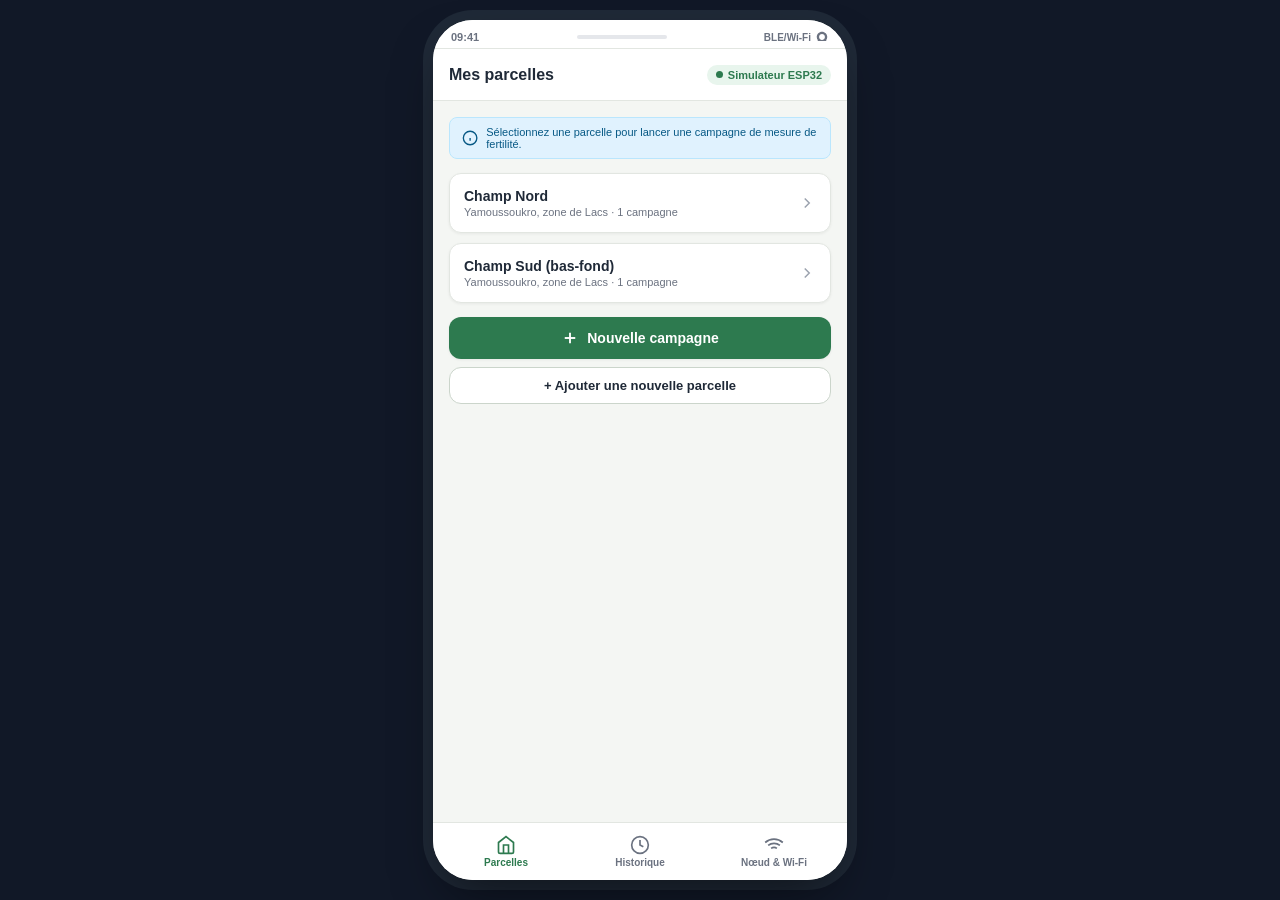
==== index.html @ 1f904492 "feat(pages): ajout de l'index racine pour redirection GitHub Pages vers l'application mobile" ====
<!DOCTYPE html>
<html lang="fr">
<head>
  <meta charset="utf-8">
  <meta http-equiv="refresh" content="0; url=mobile-app/">
  <meta name="viewport" content="width=device-width, initial-scale=1.0">
  <title>Fertilité du Sol - INP-HB</title>
  <style>
    body {
      font-family: -apple-system, BlinkMacSystemFont, "Segoe UI", Roboto, sans-serif;
      display: flex;
      flex-direction: column;
      align-items: center;
      justify-content: center;
      min-height: 100vh;
      margin: 0;
      background: #f4f6f3;
      color: #1f2937;
      text-align: center;
      padding: 20px;
    }
    .card {
      background: #ffffff;
      padding: 32px;
      border-radius: 16px;
      box-shadow: 0 10px 25px rgba(0,0,0,0.08);
      max-width: 420px;
    }
    h1 { font-size: 20px; margin-bottom: 8px; color: #2d7a4f; }
    p { font-size: 14px; color: #6b7280; margin-bottom: 24px; }
    a.btn {
      display: inline-block;
      background: #2d7a4f;
      color: #ffffff;
      padding: 12px 24px;
      border-radius: 8px;
      text-decoration: none;
      font-weight: 600;
      font-size: 14px;
    }
  </style>
</head>
<body>
  <div class="card">
    <h1>Fertilité du Sol - INP-HB</h1>
    <p>Redirection automatique vers l'application mobile de relève des capteurs ESP32...</p>
    <a class="btn" href="mobile-app/">Ouvrir l'Application Mobile</a>
  </div>
  <script>
    window.location.href = "mobile-app/";
  </script>
</body>
</html>
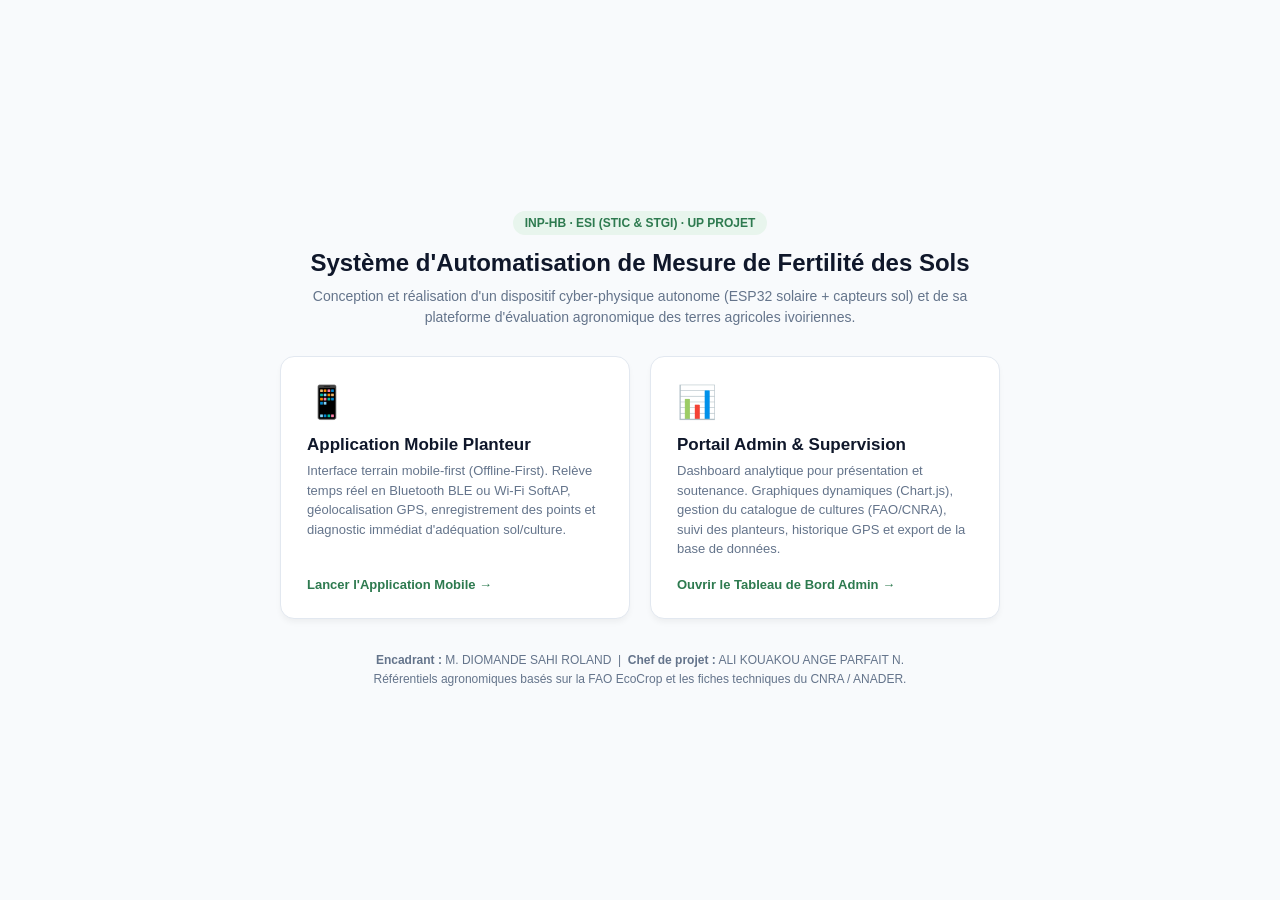
==== commit e1057302: "feat(admin): portail web d'administration, graphiques analytiques (Chart.js), CRUD des cultures et g" ====
--- a/index.html
+++ b/index.html
@@ -2,52 +2,156 @@
 <html lang="fr">
 <head>
   <meta charset="utf-8">
-  <meta http-equiv="refresh" content="0; url=mobile-app/">
   <meta name="viewport" content="width=device-width, initial-scale=1.0">
-  <title>Fertilité du Sol - INP-HB</title>
+  <title>Système d'Automatisation de Mesure de Fertilité du Sol - INP-HB</title>
   <style>
+    :root {
+      --primary: #2d7a4f;
+      --primary-hover: #225e3c;
+      --bg: #f8fafc;
+      --surface: #ffffff;
+      --border: #e2e8f0;
+      --text: #0f172a;
+      --text-muted: #64748b;
+      --radius: 14px;
+    }
+    * { box-sizing: border-box; margin: 0; padding: 0; }
     body {
       font-family: -apple-system, BlinkMacSystemFont, "Segoe UI", Roboto, sans-serif;
+      background: var(--bg);
+      color: var(--text);
+      min-height: 100vh;
       display: flex;
       flex-direction: column;
       align-items: center;
       justify-content: center;
-      min-height: 100vh;
-      margin: 0;
-      background: #f4f6f3;
-      color: #1f2937;
+      padding: 24px;
+    }
+    .header-box {
       text-align: center;
-      padding: 20px;
+      max-width: 680px;
+      margin-bottom: 28px;
     }
-    .card {
-      background: #ffffff;
-      padding: 32px;
-      border-radius: 16px;
-      box-shadow: 0 10px 25px rgba(0,0,0,0.08);
-      max-width: 420px;
+    .badge-inphb {
+      display: inline-block;
+      background: #e8f5ed;
+      color: var(--primary);
+      font-size: 12px;
+      font-weight: 700;
+      padding: 5px 12px;
+      border-radius: 9999px;
+      margin-bottom: 12px;
     }
-    h1 { font-size: 20px; margin-bottom: 8px; color: #2d7a4f; }
-    p { font-size: 14px; color: #6b7280; margin-bottom: 24px; }
-    a.btn {
-      display: inline-block;
-      background: #2d7a4f;
-      color: #ffffff;
-      padding: 12px 24px;
-      border-radius: 8px;
+    h1 {
+      font-size: 24px;
+      font-weight: 800;
+      color: var(--text);
+      line-height: 1.3;
+      margin-bottom: 8px;
+    }
+    p.subtitle {
+      font-size: 14px;
+      color: var(--text-muted);
+      line-height: 1.5;
+    }
+    .grid-portals {
+      display: grid;
+      grid-template-columns: repeat(auto-fit, minmax(300px, 1fr));
+      gap: 20px;
+      max-width: 720px;
+      width: 100%;
+    }
+    .portal-card {
+      background: var(--surface);
+      border: 1px solid var(--border);
+      border-radius: var(--radius);
+      padding: 26px;
+      box-shadow: 0 4px 6px -1px rgb(0 0 0 / 0.05);
+      display: flex;
+      flex-direction: column;
+      transition: transform 0.2s ease, box-shadow 0.2s ease, border-color 0.2s ease;
       text-decoration: none;
-      font-weight: 600;
-      font-size: 14px;
+      color: inherit;
+    }
+    .portal-card:hover {
+      transform: translateY(-3px);
+      box-shadow: 0 10px 20px -3px rgb(0 0 0 / 0.1);
+      border-color: var(--primary);
+    }
+    .card-icon {
+      font-size: 32px;
+      margin-bottom: 14px;
+    }
+    .card-title {
+      font-size: 17px;
+      font-weight: 700;
+      margin-bottom: 6px;
+      color: var(--text);
+    }
+    .card-desc {
+      font-size: 13px;
+      color: var(--text-muted);
+      line-height: 1.5;
+      margin-bottom: 18px;
+      flex: 1;
+    }
+    .card-action {
+      font-size: 13px;
+      font-weight: 700;
+      color: var(--primary);
+      display: flex;
+      align-items: center;
+      gap: 6px;
+    }
+    .footer-credits {
+      margin-top: 32px;
+      text-align: center;
+      font-size: 12px;
+      color: var(--text-muted);
+      line-height: 1.6;
     }
   </style>
 </head>
 <body>
-  <div class="card">
-    <h1>Fertilité du Sol - INP-HB</h1>
-    <p>Redirection automatique vers l'application mobile de relève des capteurs ESP32...</p>
-    <a class="btn" href="mobile-app/">Ouvrir l'Application Mobile</a>
+
+  <div class="header-box">
+    <div class="badge-inphb">INP-HB · ESI (STIC & STGI) · UP PROJET</div>
+    <h1>Système d'Automatisation de Mesure de Fertilité des Sols</h1>
+    <p class="subtitle">
+      Conception et réalisation d'un dispositif cyber-physique autonome (ESP32 solaire + capteurs sol) et de sa plateforme d'évaluation agronomique des terres agricoles ivoiriennes.
+    </p>
   </div>
-  <script>
-    window.location.href = "mobile-app/";
-  </script>
+
+  <div class="grid-portals">
+    <!-- Carte 1 : Application Mobile -->
+    <a href="mobile-app/" class="portal-card">
+      <div class="card-icon">📱</div>
+      <div class="card-title">Application Mobile Planteur</div>
+      <div class="card-desc">
+        Interface terrain mobile-first (Offline-First). Relève temps réel en Bluetooth BLE ou Wi-Fi SoftAP, géolocalisation GPS, enregistrement des points et diagnostic immédiat d'adéquation sol/culture.
+      </div>
+      <div class="card-action">
+        Lancer l'Application Mobile &rarr;
+      </div>
+    </a>
+
+    <!-- Carte 2 : Portail Admin & Soutenance -->
+    <a href="admin/" class="portal-card">
+      <div class="card-icon">📊</div>
+      <div class="card-title">Portail Admin & Supervision</div>
+      <div class="card-desc">
+        Dashboard analytique pour présentation et soutenance. Graphiques dynamiques (Chart.js), gestion du catalogue de cultures (FAO/CNRA), suivi des planteurs, historique GPS et export de la base de données.
+      </div>
+      <div class="card-action">
+        Ouvrir le Tableau de Bord Admin &rarr;
+      </div>
+    </a>
+  </div>
+
+  <div class="footer-credits">
+    <b>Encadrant :</b> M. DIOMANDE SAHI ROLAND &nbsp;|&nbsp; <b>Chef de projet :</b> ALI KOUAKOU ANGE PARFAIT N.<br>
+    Référentiels agronomiques basés sur la FAO EcoCrop et les fiches techniques du CNRA / ANADER.
+  </div>
+
 </body>
 </html>
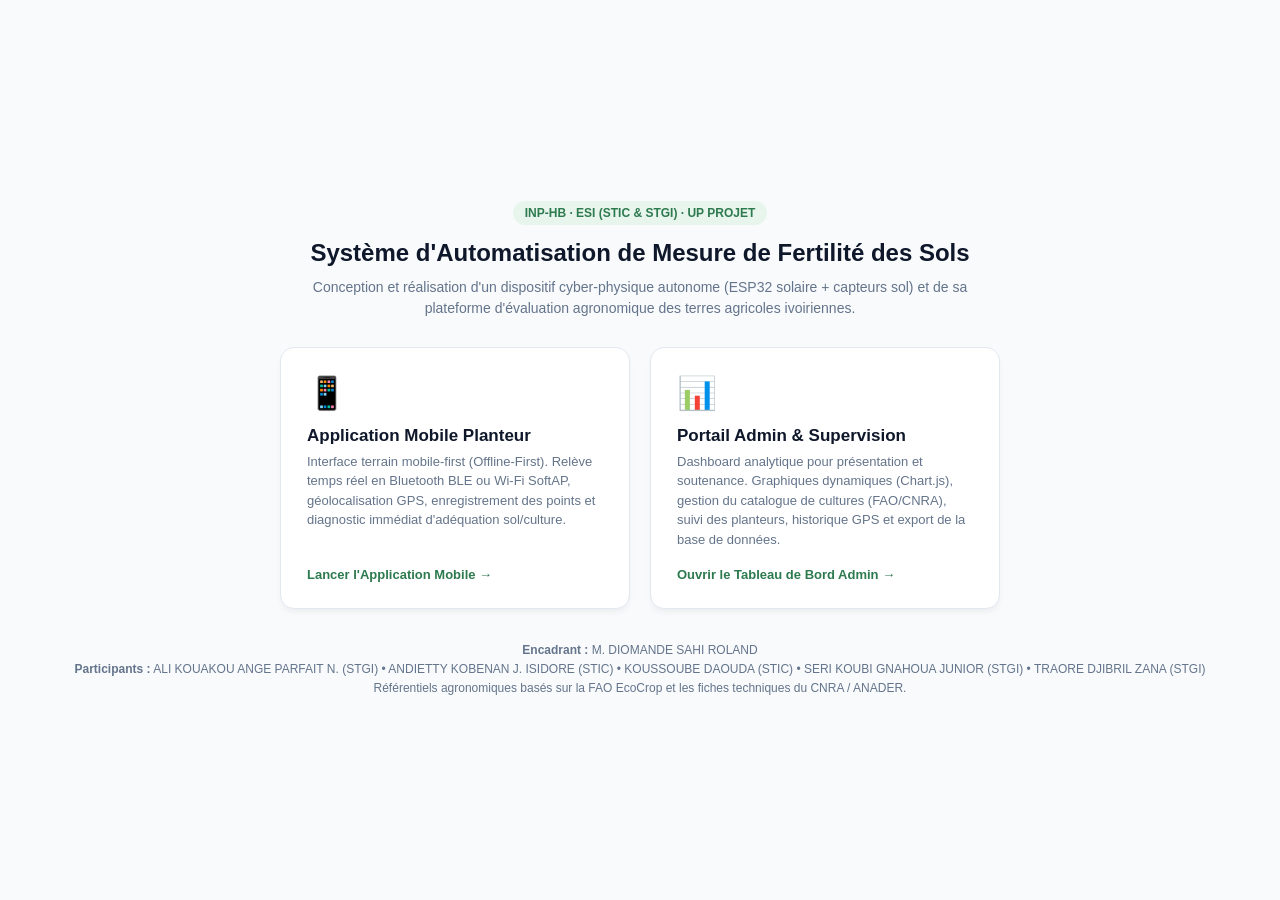
==== commit 182d0f3e: "feat: mise a jour responsive mobile, acces admin securise par mot de passe et credits participants" ====
--- a/index.html
+++ b/index.html
@@ -149,7 +149,8 @@
   </div>
 
   <div class="footer-credits">
-    <b>Encadrant :</b> M. DIOMANDE SAHI ROLAND &nbsp;|&nbsp; <b>Chef de projet :</b> ALI KOUAKOU ANGE PARFAIT N.<br>
+    <b>Encadrant :</b> M. DIOMANDE SAHI ROLAND<br>
+    <b>Participants :</b> ALI KOUAKOU ANGE PARFAIT N. (STGI) &bull; ANDIETTY KOBENAN J. ISIDORE (STIC) &bull; KOUSSOUBE DAOUDA (STIC) &bull; SERI KOUBI GNAHOUA JUNIOR (STGI) &bull; TRAORE DJIBRIL ZANA (STGI)<br>
     Référentiels agronomiques basés sur la FAO EcoCrop et les fiches techniques du CNRA / ANADER.
   </div>
 
